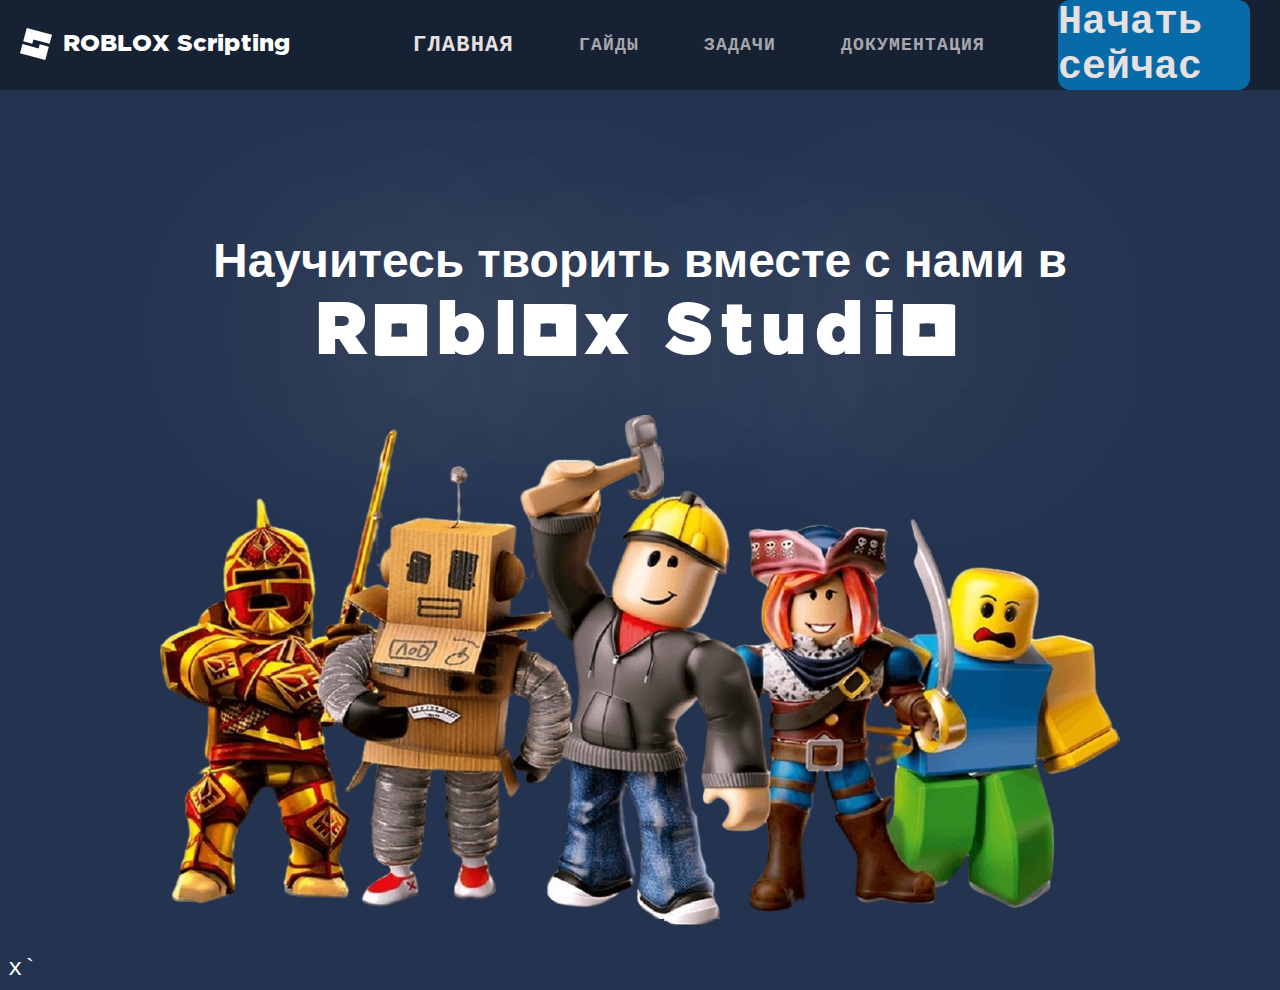
==== index.html @ bc488d7c "Add files via upload" ====
<!DOCTYPE html>
<html>
  <head>
    <title>Roblox Scripting</title>
    <meta charset="UTF-8" />
    <meta
      name="keywords"
      content="roblox, roblox studio,  Lua, roblox development, lua documentation"
    />
    <meta
      name="description"
      content="Сайт для изучения Roblox Studio и основ Lua"
    />
    <link
      rel="icon"
      href="icon_white.svg"
    />
    <link rel="stylesheet" href="style.css" />
  </head>
  <body>
    <header class="header">
      <div class="header__container">
     <!-- <img
          src="ROBLOX.gif"
          alt="ROBLOX Scripting"
          style="font-family: ROblox Regular;"
          class="header__logo"
        /> --> 
        <span class="header__logo-2">ROBLOX Scripting</span>
        <nav class="header__nav">
          <ul class="header__list">
              <li><a class="active" href="index.html">ГЛАВНАЯ</a></li>
              <li><a href="guide.html">ГАЙДЫ</a></li>
              <li><a href="tasks.html">ЗАДАЧИ</a></li>
              <li><a href="#!">ДОКУМЕНТАЦИЯ</a></li>
          </ul>
        </nav>
        <a href="#" class="button">Начать сейчас</a>
      </div>
      
    </header>
    <h1>Научитесь творить вместе с нами в<br /><b class="h1_RbStudio">Roblox Studio</b></h1>
    <img
      src="index.png"
      style="display: block; margin: auto; margin-top: 50px"
    />
x`
  </body>
</html>
---- style.css ----
@font-face {
  font-family: "ROBLOX Regular";
  font-style: normal;
  font-weight: normal;
  src: local("ROBLOX Regular"), url("ROBLOX.woff") format("woff");
}
body {
  font-family: "Courier New", sans-serif;
  font-weight: 500;
  /* Ширина шрифта */
  font-stretch: 200%;
  /* Размер шрифта */
  font-size: x-large;
  color: white;
  background-color: #24334f;  
  background-size:cover; 
/*  background-image: url("https://vkplay.ru/hotbox/content_files/news/2021/08/17/2df65ef556b8466b844c1235901e55d7.jpg"); */
}
.header__container {
        display: flex;
        align-items: center;
        justify-content: space-between;
}
h1 {
  font-family: "Roblox Regular", sans-serif;
  padding-top: 200px;
  text-align: center;
  text-shadow: 0 0 10000px #ffffff;
}
.h1_RbStudio{
  font-size: 70px;
  letter-spacing: 10px;
}
ul {
  list-style: none;
}
a {
  text-decoration: none;
  color: rgb(230, 224, 224);
  font-weight: 700;
}
.header {
  padding: 0 0;
  margin: 0 0;
  position: fixed;
  font-size: x-large;
  right: 0;
  top: 0;
  width: 100%; /* Шапка займёт всю ширину окна браузера */
  z-index: 1000; /* Высокое значение, чтобы шапка была всегда на первом плане */
  backface-visibility: 0.8;
  -webkit-touch-callout: none; /* iOS Safari */
  -webkit-user-select: none; /* Safari */
   -khtml-user-select: none; /* Konqueror HTML */
     -moz-user-select: none; /* Old versions of Firefox */
      -ms-user-select: none; /* Internet Explorer/Edge */
  user-select: none; 
  background-color: #172134; 
  font-family: monospace;
}
/*.header__logo, hr {
        margin: 0 0;
} */
.header__logo-2{
  margin: 0 0;
  padding: 0 0;
  font-family: "Roblox Regular";    
  margin: 10px; 
  vertical-align: middle;
}
.header__logo-2::before{  
  line-height: 1;
  vertical-align: middle;
  content: url("icon_white.svg");
  margin: 10px;     
}
.header__nav a {   
  font-size: 18px;
  opacity: 0.7;
  letter-spacing: 1.2px;
}
.header__nav a:hover {
  opacity: 0.85;
}
.header__nav a.active {
  font-size: 22px;
  opacity: 1;
}
.header__list {
  display: flex;
  gap: 65px;
}
.button {
margin-right: 30px;
  display: flex;
  justify-content: center;
  font-size: 40px;
  width: 15%;
  background-color: #086aa7;
  border-radius: 12px;
  transition: opacity 0.3s;
}
.button:hover {
  opacity: 0.8;
}
.container {  
  display: grid;
  grid-template-columns: 1fr 1fr 1fr;
  gap: 50% 100px;
  grid-auto-flow: row;
  grid-template-areas:
    "A B C";
  width: 50%;
  height: 300px;
  margin: auto;
  margin-top: 10%;
}
.A, .B, .C {
  background-color: #086aa7;
  border-radius: 10px;
  display: flex;
  align-items: center;
  vertical-align: auto;
}
.A { grid-area: A; }
.B { grid-area: B; }
.C { grid-area: C; }
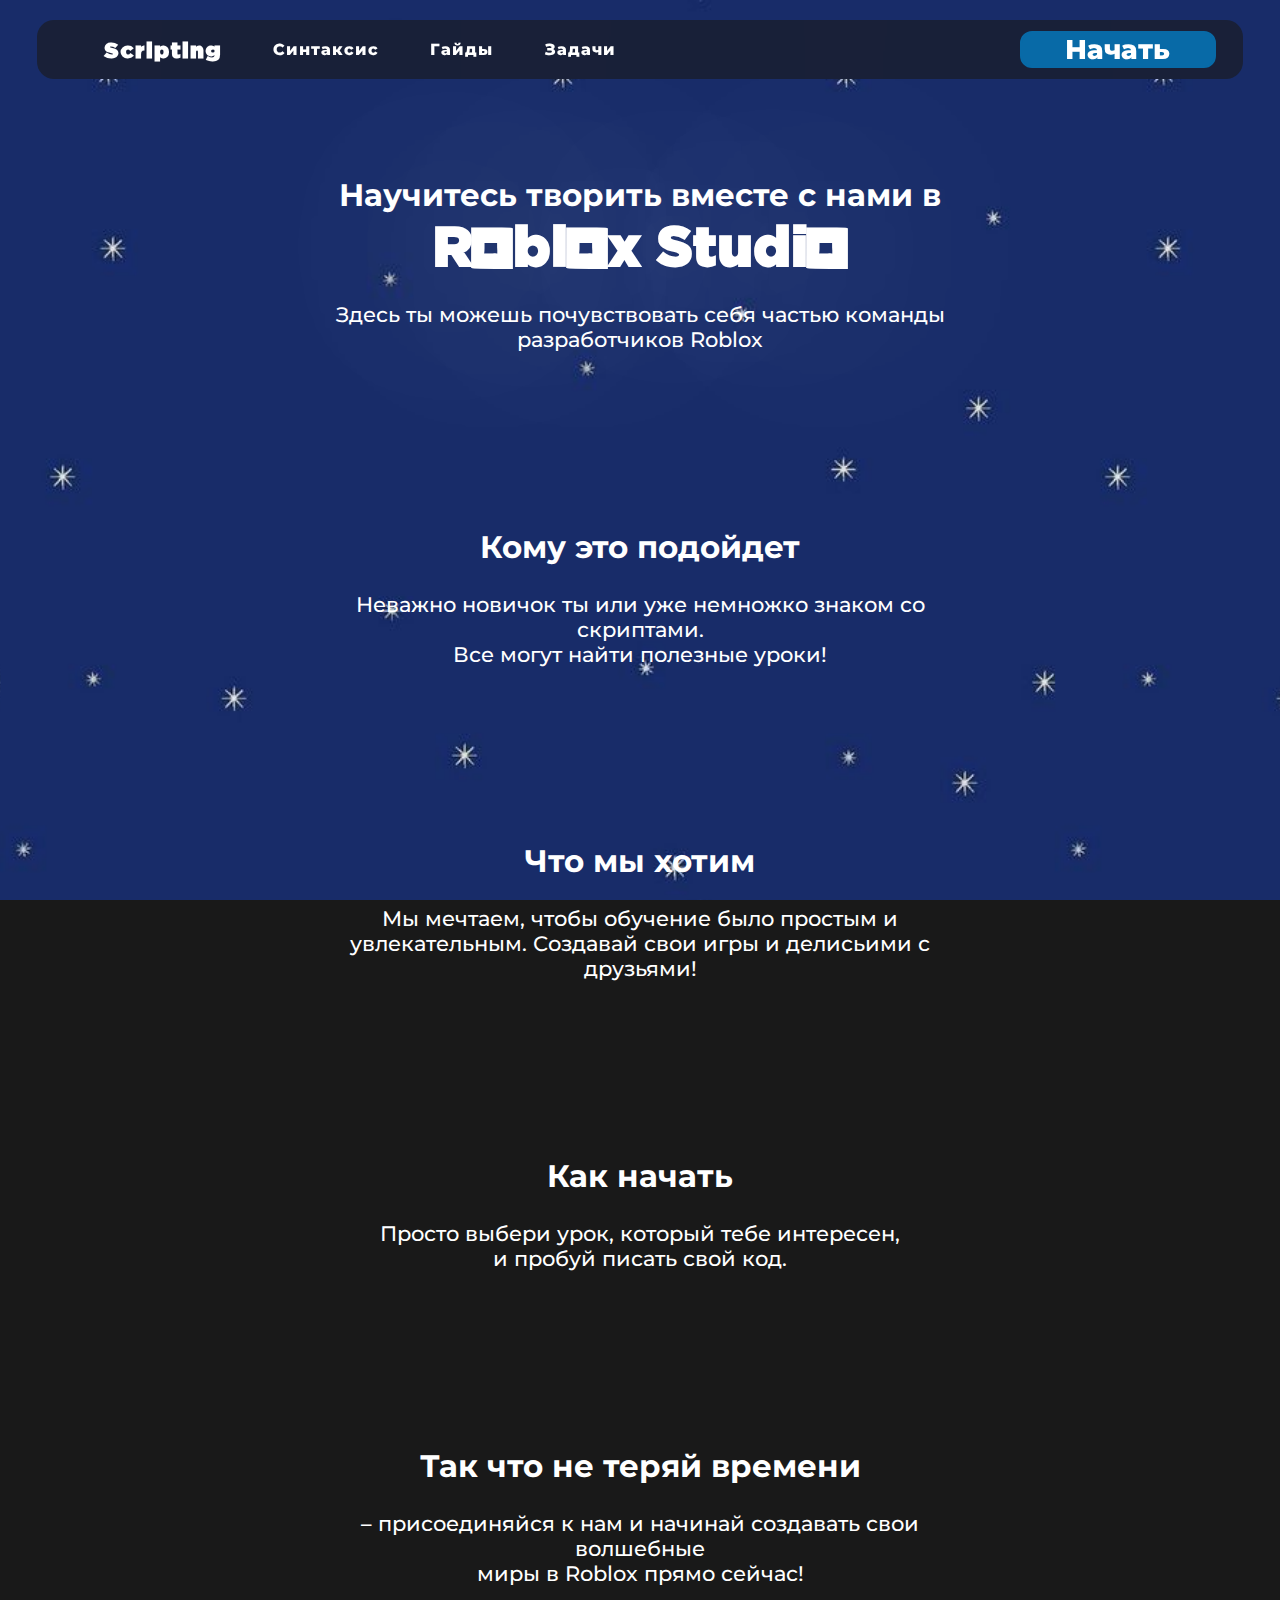
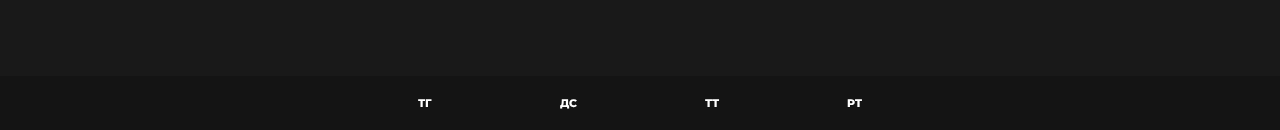
==== commit 0a755fe3: "https://github.com/nikita2006krutoi/Roblox-Scripting-Website.git" ====
--- a/index.html
+++ b/index.html
@@ -13,37 +13,49 @@
     />
     <link
       rel="icon"
-      href="icon_white.svg"
+      href="images/icon_white.svg"
     />
-    <link rel="stylesheet" href="style.css" />
+    <link rel="stylesheet" href="css/main.css" />
   </head>
-  <body>
+  <body id="index__body">
     <header class="header">
-      <div class="header__container">
-     <!-- <img
-          src="ROBLOX.gif"
-          alt="ROBLOX Scripting"
-          style="font-family: ROblox Regular;"
-          class="header__logo"
-        /> --> 
-        <span class="header__logo-2">ROBLOX Scripting</span>
-        <nav class="header__nav">
-          <ul class="header__list">
-              <li><a class="active" href="index.html">ГЛАВНАЯ</a></li>
-              <li><a href="guide.html">ГАЙДЫ</a></li>
-              <li><a href="tasks.html">ЗАДАЧИ</a></li>
-              <li><a href="#!">ДОКУМЕНТАЦИЯ</a></li>
+      <nav class="header__nav">
+          <ul class="header__nav__list">
+            <li id="header__logo"><a href="" class="active">Scripting</a></li>
+            <li><a href="pages/syntax.html">Синтаксис</a></li>
+            <li><a href="pages/guide.html">Гайды</a></li>
+            <li><a href="pages/tasks.html">Задачи</a></li>
           </ul>
-        </nav>
-        <a href="#" class="button">Начать сейчас</a>
-      </div>
-      
+        <a href="pages/syntax.html" class="button">Начать</a>
+      </nav>
     </header>
-    <h1>Научитесь творить вместе с нами в<br /><b class="h1_RbStudio">Roblox Studio</b></h1>
-    <img
-      src="index.png"
-      style="display: block; margin: auto; margin-top: 50px"
-    />
-x`
-  </body>
+<main id="main__index"> 
+  <p>
+    <h2 class="title">
+      Научитесь творить вместе с нами в<br/>
+      <b id="title_RobloxStudio">Roblox Studio</b>
+    </h2>
+      Здесь ты можешь почувствовать себя частью команды разработчиков Roblox
+      <h2 class="title">Кому это подойдет</h2>
+      Неважно новичок ты или уже немножко знаком со скриптами. 
+      <br/>Все могут найти полезные уроки!
+      <h2 class="title">Что мы хотим</h2>
+      Мы мечтаем, чтобы обучение было простым и увлекательным. 
+      Создавай свои игры и делисьими с друзьями!
+
+      <h2 class="title">Как начать</h2>
+      Просто выбери урок, который тебе интересен, <br/>и пробуй писать свой код. 
+      <h2 class="title">Так что не теряй времени</h2> 
+      – присоединяйся к нам и начинай создавать свои волшебные<br/> миры в Roblox прямо сейчас!
+    </p>  
+</main>
+<footer class="footer">
+  <ul class="footer__list">
+    <li><a href="">ТГ</a></li>
+    <li><a href="">ДС</a></li>
+    <li><a href="">ТТ</a></li>
+    <li><a href="">PT</a></li>
+  </ul>
+</footer>
+</body>
 </html>
--- a/css/main.css
+++ b/css/main.css
@@ -0,0 +1,385 @@
+@import url("https://fonts.googleapis.com/css2?family=Montserrat:ital,wght@0,500;1,500&display=swap");
+@font-face {
+  font-family: "ROBLOX Regular";
+  src: local("ROBLOX Regular"), url("../fonts/ROBLOX.woff") format("woff");
+}
+html {
+  font-size: 100%;
+}
+
+.page, #index__body {
+  margin: 0;
+  padding: 0;
+  color: white;
+  font-family: "Montserrat", sans-serif;
+  font-optical-sizing: auto;
+  font-weight: 500;
+  font-style: normal;
+  background-color: rgb(25, 25, 25);
+  font-size: 1em;
+}
+
+#index__body {
+  background-image: url("../images/font2.jpg");
+  background-size: contain;
+  background-repeat: repeat;
+  background-attachment: fixed;
+}
+
+.header {
+  display: flex;
+  justify-content: center;
+  flex-direction: row;
+  vertical-align: middle;
+  align-items: center;
+  width: 100%;
+}
+.header__nav {
+  -webkit-touch-callout: none; /* iOS Safari */
+  -webkit-user-select: none; /* Safari */ /* Konqueror HTML */
+  -moz-user-select: none; /* Old versions of Firefox */ /* Internet Explorer/Edge */
+  user-select: none;
+  display: flex;
+  justify-content: space-between;
+  flex-direction: row;
+  vertical-align: middle;
+  align-items: center;
+  position: fixed;
+  margin: auto;
+  top: 20px;
+  width: 90%;
+  padding-right: 27px;
+  padding-left: 27px;
+  border-radius: 17px;
+  background-color: rgba(25, 25, 25, 0.61);
+  -webkit-backdrop-filter: blur(80px);
+          backdrop-filter: blur(80px);
+  height: 3.684rem;
+  z-index: 1000;
+}
+.header__nav__list {
+  display: flex;
+  justify-content: center;
+  flex-direction: row;
+  vertical-align: middle;
+  align-items: center;
+  gap: 4vw;
+  font-size: 1rem;
+  height: 100%;
+}
+.header__nav__list li {
+  display: inline-block;
+  height: 100%;
+}
+.header__nav__list a {
+  display: flex;
+  justify-content: center;
+  flex-direction: row;
+  vertical-align: middle;
+  align-items: center;
+  width: auto;
+  height: 100%;
+  letter-spacing: 1px;
+  width: 700;
+  cursor: pointer;
+}
+.header__nav__list a:hover {
+  opacity: 0.67;
+}
+.header__nav__list a.active {
+  opacity: 1;
+}
+.header__nav__list a span {
+  display: block;
+  position: absolute;
+  top: 3.29rem;
+  width: 20px;
+  height: 2.4px;
+  border-radius: 25px;
+  background-color: white;
+  animation: scaleAnimation 0.8s forwards;
+}
+.header__nav__list #header__logo {
+  font-family: "Roblox Regular";
+  letter-spacing: 2px;
+  font-size: 1.4rem;
+}
+
+.main {
+  margin: 0 12% 7% 12%;
+}
+.main .title {
+  text-align: left;
+  font-size: 1.6rem;
+}
+.main p {
+  text-indent: 1.5em;
+}
+.main ::-moz-selection {
+  color: black;
+  background-color: #f2f2f2;
+}
+.main ::selection {
+  color: black;
+  background-color: #f2f2f2;
+}
+
+#main__index {
+  text-align: center;
+  margin: 0 25% 7% 25%;
+  font-size: 1.3em;
+}
+#main__index .title {
+  text-align: center;
+  animation-duration: 2s;
+  animation-name: slidein;
+}
+#main__index p {
+  text-indent: 1.5em;
+}
+#main__index ::-moz-selection {
+  color: black;
+  background-color: #f2f2f2;
+}
+#main__index ::selection {
+  color: black;
+  background-color: #f2f2f2;
+}
+
+.footer {
+  margin: auto;
+  margin-bottom: -100px;
+  width: 100%;
+  background-color: rgba(0, 0, 0, 0.2);
+  -webkit-backdrop-filter: blur(8px);
+          backdrop-filter: blur(8px);
+}
+.footer__list {
+  display: flex;
+  justify-content: center;
+  flex-direction: row;
+  vertical-align: middle;
+  align-items: center;
+  gap: 10vw;
+  align-self: center;
+  font-size: 0.7rem;
+  padding: 20px;
+}
+.footer hr {
+  border-color: gray;
+}
+
+ul {
+  list-style: none;
+}
+
+a {
+  text-decoration: none;
+  color: white;
+  font-weight: 800;
+}
+
+.title {
+  padding-top: 150px;
+  font-family: "Montserrat", sans-serif;
+  text-shadow: 0 0 1000000px white;
+}
+
+#title_RobloxStudio {
+  font-family: "Roblox Regular", sans-serif;
+  font-size: 3.5rem;
+}
+
+.container {
+  display: grid;
+  grid-template-columns: 1fr;
+  grid-template-rows: 0.25fr 1fr;
+  grid-auto-columns: 1fr;
+  gap: 0;
+  grid-auto-flow: row;
+  grid-template-areas: "copyboard" "code";
+}
+
+.button {
+  display: flex;
+  justify-content: center;
+  flex-direction: row;
+  vertical-align: middle;
+  align-items: center;
+  border-radius: 12px;
+  padding-left: 1.6em;
+  padding-right: 1.6em;
+  transition: all 0.27s;
+  border: 2px double #086aa7;
+  background-color: #086aa7;
+  font-size: 1.7rem;
+}
+.button:hover {
+  opacity: 0.7;
+  background-color: transparent;
+}
+
+.button-copy {
+  display: flex;
+  justify-content: center;
+  flex-direction: row;
+  vertical-align: middle;
+  align-items: center;
+  border-radius: 12px;
+  padding-left: 1.6em;
+  padding-right: 1.6em;
+  transition: all 0.27s;
+  color: rgb(187, 187, 187);
+  font-weight: 800;
+  background-color: transparent;
+  border-style: none;
+  font-size: 0.9rem;
+  cursor: pointer;
+}
+.button-copy:hover {
+  opacity: 0.7;
+  background-color: transparent;
+}
+.button-copy::after {
+  vertical-align: middle;
+  content: url("../images/copy-svgrepo-com.svg");
+  padding-left: 10px;
+}
+
+.span-copy {
+  color: rgb(187, 187, 187);
+  font-weight: 800;
+  font-size: 0.9rem;
+  padding-left: 10px;
+}
+
+.copyboard {
+  display: flex;
+  justify-content: space-between;
+  flex-direction: row;
+  vertical-align: middle;
+  align-items: center;
+  gap: 20vw;
+  padding: 0 10px 0 10px;
+  background-color: #23262E;
+  opacity: 0.5;
+  border-radius: 12px 12px 0 0;
+}
+
+.code {
+  grid-area: code;
+}
+
+code {
+  display: flex;
+  flex-direction: column;
+  padding: 15px;
+}
+
+pre {
+  margin: 0;
+  border-radius: 0 0 17px 17px;
+  font-size: 1rem;
+}
+
+.line {
+  position: relative;
+  padding-left: 24px;
+}
+.line:hover {
+  cursor: text;
+  background-color: #26293a;
+}
+.line:nth-child(1)::before {
+  content: "1   ";
+  position: absolute;
+  left: 0;
+  font-weight: bold;
+}
+.line:nth-child(2)::before {
+  content: "2   ";
+  position: absolute;
+  left: 0;
+  font-weight: bold;
+}
+.line:nth-child(3)::before {
+  content: "3   ";
+  position: absolute;
+  left: 0;
+  font-weight: bold;
+}
+.line:nth-child(4)::before {
+  content: "4   ";
+  position: absolute;
+  left: 0;
+  font-weight: bold;
+}
+.line:nth-child(5)::before {
+  content: "5   ";
+  position: absolute;
+  left: 0;
+  font-weight: bold;
+}
+.line:nth-child(6)::before {
+  content: "6   ";
+  position: absolute;
+  left: 0;
+  font-weight: bold;
+}
+.line:nth-child(7)::before {
+  content: "7   ";
+  position: absolute;
+  left: 0;
+  font-weight: bold;
+}
+.line:nth-child(8)::before {
+  content: "8   ";
+  position: absolute;
+  left: 0;
+  font-weight: bold;
+}
+.line:nth-child(9)::before {
+  content: "9   ";
+  position: absolute;
+  left: 0;
+  font-weight: bold;
+}
+.line:nth-child(10)::before {
+  content: "10   ";
+  position: absolute;
+  left: 0;
+  font-weight: bold;
+}
+
+@keyframes scaleAnimation {
+  0% {
+    transform: scaleX(1);
+  }
+  100% {
+    transform: scaleX(2.5);
+  }
+}
+@keyframes slidein {
+  from {
+    scale: 0.9;
+  }
+  to {
+    scale: 1;
+  }
+}
+@media (width <= 500px) {
+  .header__nav {
+    flex-direction: column;
+    height: auto;
+    vertical-align: middle;
+    width: 100%;
+    top: 0;
+    font-size: 30px;
+  }
+  .header__nav__list {
+    flex-direction: column-reverse;
+    margin: auto;
+    padding: 0 0 10px 10px;
+    gap: 5px;
+  }
+}/*# sourceMappingURL=main.css.map */